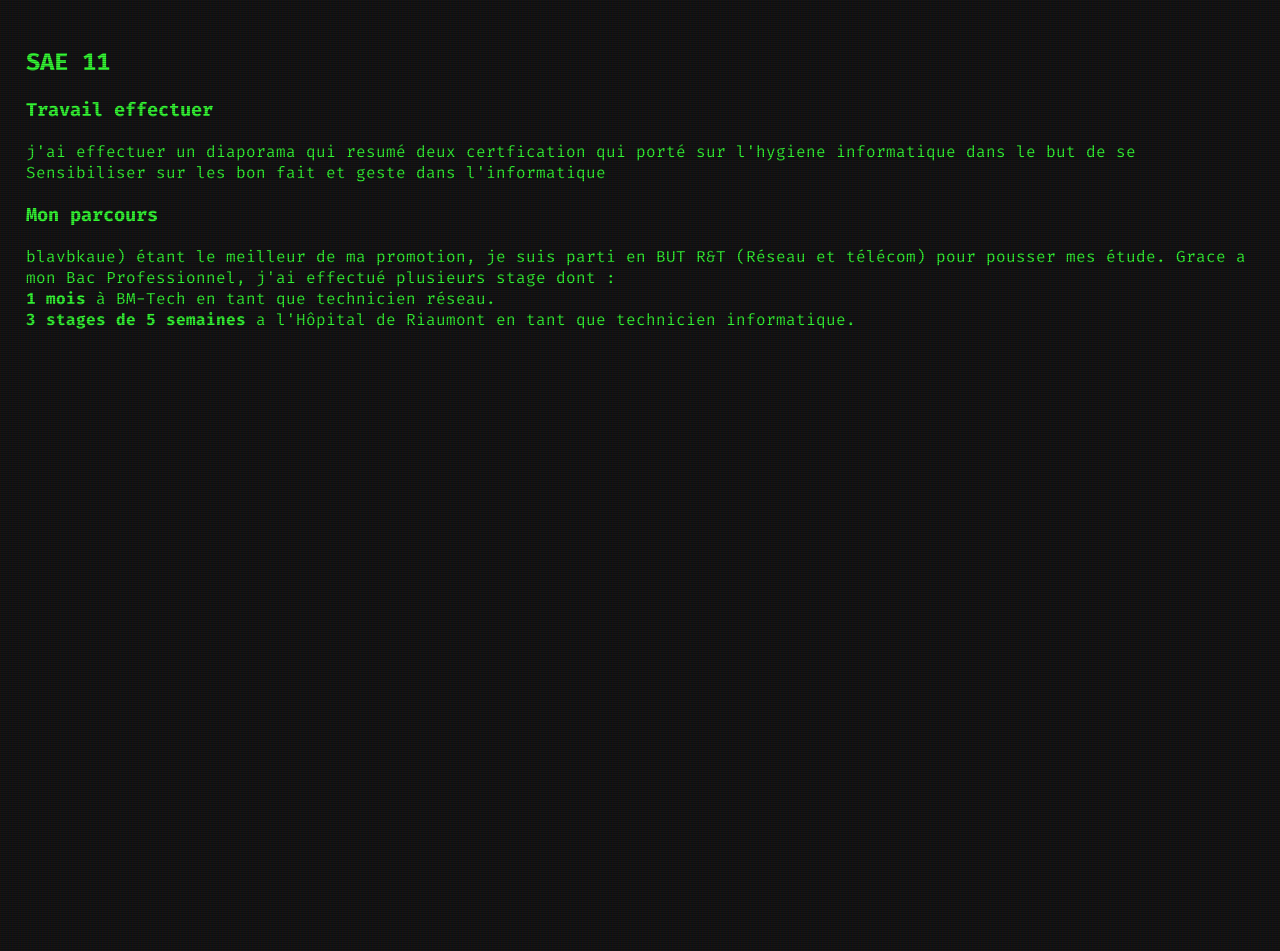
==== Templates/Admin/Admin1.html @ a4eb7cef "test" ====
<!DOCTYPE html>
<html lang="fr" class="no-js" >
<head>

    <!--- basic page needs
    ================================================== -->
    <meta charset="utf-8">
    <meta name="viewport" content="width=device-width, initial-scale=1">
    <title>Mathéo Crepieux</title>
    <!-- CSS
    ================================================== -->
    <link rel="stylesheet" href="/static/css/vendor.css">
    <link rel="stylesheet" href="/static/css/styles.css">



</head>

<body>
           <section id="SAE11" class="s-about target-section">

            <div class="row s-about__content">
                <div class="column xl-12">    
                    
                    <div class="section-header" data-num="01">
                        <h2 class="text-display-title">SAE 11</h2>
                    </div> <!-- end section-header -->
                    
                    <h3>Travail effectuer</h3>
                    <p class="attention-getter">
                        j'ai effectuer un diaporama qui resumé deux certfication qui porté sur l'hygiene informatique 
                        dans le but de se Sensibiliser sur les bon fait et geste dans l'informatique 
                    </p>
                    <h3>Mon parcours</h3>
                    <p class="attention-getter">
                       blavbkaue)
                        étant le meilleur de ma promotion, je suis parti en BUT R&T (Réseau et télécom) 
                        pour pousser mes étude. Grace a mon Bac Professionnel,
                        j'ai effectué plusieurs stage dont :<BR>
                    <strong>1  mois</strong> à BM-Tech en tant que technicien réseau. <br>
                    <strong>3 stages de 5 semaines</strong> a l'Hôpital de Riaumont en tant que technicien informatique.      
                    </p>
                </div> <!--end column -->
            </div> <!--end s-about__content -->
            
        </section> <!-- end s-about -->
---- static/css/styles.css ----
@import url('https://fonts.googleapis.com/css2?family=Fira+Code:wght@400;700&display=swap');

        :root {
            --bg-color: #121212;
            --terminal-bg: #1e1e1e;
            --text-main: #33ff33;
            --text-dim: #22aa22;
            --text-highlight: #00ffff;
            --text-warning: #ffaa00;
            --text-error: #ff3333;
            --font-family: 'Fira Code', 'Courier New', Courier, monospace;
        }

        body {
            background-color: var(--bg-color);
            color: var(--text-main);
            font-family: var(--font-family);
            margin: 0;
            padding: 2vw;
            min-height: 100vh;
            display: flex;
            justify-content: center;
            align-items: flex-start;
            position: relative;
        }

        /* CRT Scanline Effect */
        body::after {
            content: " ";
            display: block;
            position: absolute;
            top: 0;
            left: 0;
            bottom: 0;
            right: 0;
            background: linear-gradient(rgba(18, 16, 16, 0) 50%, rgba(0, 0, 0, 0.25) 50%), linear-gradient(90deg, rgba(255, 0, 0, 0.06), rgba(0, 255, 0, 0.02), rgba(0, 0, 255, 0.06));
            z-index: 999;
            background-size: 100% 2px, 3px 100%;
            pointer-events: none;
        }

        ::selection {
            background: var(--text-main);
            color: var(--bg-color);
        }

        a {
            color: var(--text-highlight);
            text-decoration: none;
            border-bottom: 1px dashed var(--text-highlight);
            transition: all 0.2s ease;
            position: relative;
            z-index: 1001; /* Above scanlines for clicking */
        }

        a:hover {
            color: var(--bg-color);
            background-color: var(--text-highlight);
        }

        .terminal-window {
            background-color: var(--terminal-bg);
            border: 1px solid #333;
            border-radius: 8px;
            box-shadow: 0 10px 30px rgba(0,0,0,0.8), 0 0 15px rgba(51, 255, 51, 0.1);
            width: 100%;
            max-width: 1000px;
            overflow: hidden;
            position: relative;
            z-index: 10;
        }

        .terminal-header {
            background-color: #2b2b2b;
            padding: 10px 15px;
            display: flex;
            align-items: center;
            border-bottom: 1px solid #111;
        }

        .terminal-buttons {
            display: flex;
            gap: 8px;
            margin-right: 20px;
        }

        .terminal-button {
            width: 12px;
            height: 12px;
            border-radius: 50%;
        }
        .btn-close { background-color: #ff5f56; }
        .btn-min { background-color: #ffbd2e; }
        .btn-max { background-color: #27c93f; }

        .terminal-title {
            color: #999;
            font-size: 0.9em;
            text-align: center;
            flex-grow: 1;
            font-family: sans-serif;
            margin-right: 50px; /* balance buttons */
        }

        .terminal-body {
            padding: 25px;
            max-height: 85vh;
            overflow-y: auto;
            scrollbar-width: thin;
            scrollbar-color: var(--text-dim) var(--terminal-bg);
            scroll-behavior: smooth;
        }
        
        .terminal-body::-webkit-scrollbar {
            width: 8px;
        }
        .terminal-body::-webkit-scrollbar-track {
            background: var(--terminal-bg);
        }
        .terminal-body::-webkit-scrollbar-thumb {
            background-color: var(--text-dim);
            border-radius: 4px;
        }

        .prompt {
            margin-bottom: 10px;
            margin-top: 20px;
            font-weight: bold;
        }

        .prompt .user { color: var(--text-main); }
        .prompt .at { color: #fff; }
        .prompt .host { color: var(--text-highlight); }
        .prompt .dir { color: var(--text-warning); }
        .prompt .char { color: #fff; margin-right: 10px; }

        .command {
            color: #fff;
            text-shadow: 0 0 5px rgba(255,255,255,0.3);
        }

        .output {
            margin-bottom: 30px;
            color: #ddd;
            line-height: 1.6;
        }

        .output h1, .output h2, .output h3 {
            color: var(--text-main);
            margin: 15px 0 10px 0;
            font-weight: normal;
        }
        .output h1 { font-size: 1.8em; text-shadow: 0 0 10px rgba(51, 255, 51, 0.5); }
        .output h2 { font-size: 1.4em; border-bottom: 1px dashed var(--text-dim); padding-bottom: 5px; display: inline-block;}
        .output h3 { font-size: 1.1em; color: var(--text-highlight); }

        .output strong {
            color: var(--text-warning);
        }

        .image-container img {
            max-width: 250px;
            border: 2px solid var(--text-dim);
            box-shadow: 5px 5px 0 var(--text-dim);
            margin: 15px 0;
            filter: hue-rotate(80deg);
            transition: filter 0.3s ease;
        }
        
        .image-container img:hover {
            filter: grayscale(0%);
        }

        .list {
            list-style-type: none;
            padding-left: 0;
        }
        .list li {
            position: relative;
            padding-left: 20px;
            margin-bottom: 8px;
        }
        .list li::before {
            content: ">";
            position: absolute;
            left: 0;
            color: var(--text-warning);
        }

        /* Directory styling equivalent for sections */
        .dir-item {
            display: flex;
            flex-direction: column;
            margin-bottom: 15px;
            border-left: 2px solid #333;
            padding-left: 15px;
            transition: border-color 0.3s ease;
        }
        .dir-item:hover {
            border-color: var(--text-highlight);
        }
        .dir-name {
            color: var(--text-highlight);
            font-weight: bold;
            font-size: 1.1em;
            margin-bottom: 5px;
        }
        .dir-name::before {
            content: "./";
            opacity: 0.5;
        }
        .dir-desc {
            color: #aaa;
        }

        /* Matrix Table for Competences */
        .matrix {
            display: grid;
            grid-template-columns: repeat(auto-fit, minmax(180px, 1fr));
            gap: 15px;
            margin-top: 20px;
        }
        .matrix-col {
            border: 1px solid #333;
            background: #1a1a1a;
        }
        .matrix-header {
            background: #2b2b2b;
            color: var(--text-warning);
            padding: 10px;
            text-align: center;
            font-weight: bold;
            border-bottom: 1px solid #333;
        }
        .matrix-item {
            padding: 10px;
            border-bottom: 1px dashed #333;
            font-size: 0.9em;
            display: block;
            color: #ccc;
            position: relative;
            z-index: 1001; /* Clickable above scanlines */
        }
        .matrix-item:last-child {
            border-bottom: none;
        }
        .matrix-item span {
            color: var(--text-error);
            font-size: 0.8em;
            display: block;
            margin-bottom: 3px;
        }
        .matrix-item:hover {
            background: #222;
        }

        .cursor {
            display: inline-block;
            width: 10px;
            height: 1.2em;
            background-color: var(--text-main);
            vertical-align: middle;
            animation: blink 1s step-end infinite;
            margin-left: 5px;
        }

        @keyframes blink {
            0%, 100% { opacity: 1; }
            50% { opacity: 0; }
        }

        /* Terminal intro animation */
        .line {
            opacity: 0;
            animation: fadeIn 0.1s forwards;
        }
        
        @keyframes fadeIn {
            to { opacity: 1; }
        }
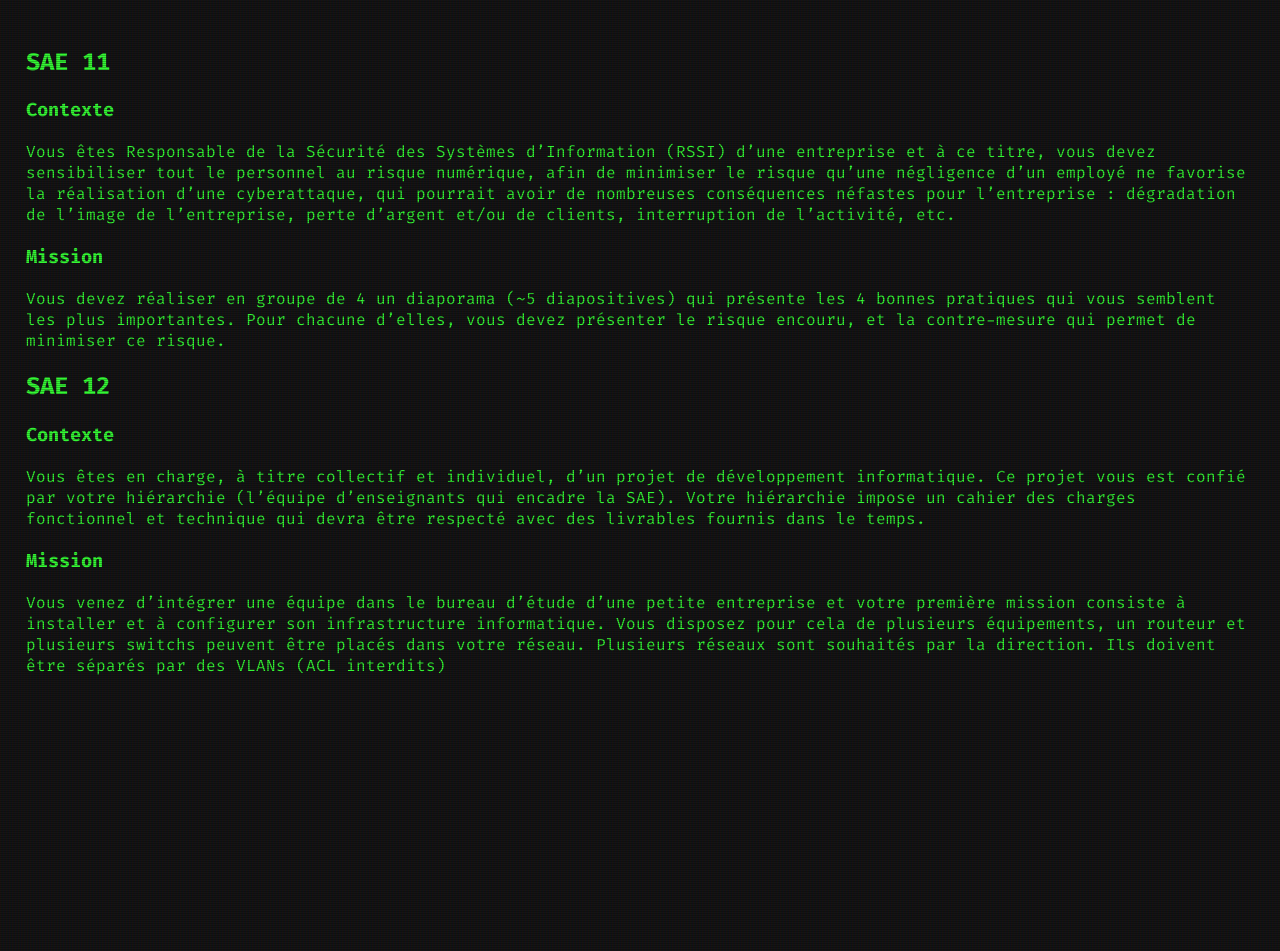
==== commit ee5517ad: "ajout de content dans Admin1" ====
--- a/Templates/Admin/Admin1.html
+++ b/Templates/Admin/Admin1.html
@@ -1,5 +1,6 @@
 <!DOCTYPE html>
-<html lang="fr" class="no-js" >
+<html lang="fr" class="no-js">
+
 <head>
 
     <!--- basic page needs
@@ -9,38 +10,70 @@
     <title>Mathéo Crepieux</title>
     <!-- CSS
     ================================================== -->
-    <link rel="stylesheet" href="/static/css/vendor.css">
-    <link rel="stylesheet" href="/static/css/styles.css">
+    <link rel="stylesheet" href="../../static/css/vendor.css">
+    <link rel="stylesheet" href="../../static/css/styles.css">
 
 
 
 </head>
 
 <body>
-           <section id="SAE11" class="s-about target-section">
+    <section id="Admin1" class="s-about target-section">
 
-            <div class="row s-about__content">
-                <div class="column xl-12">    
-                    
-                    <div class="section-header" data-num="01">
-                        <h2 class="text-display-title">SAE 11</h2>
-                    </div> <!-- end section-header -->
-                    
-                    <h3>Travail effectuer</h3>
-                    <p class="attention-getter">
-                        j'ai effectuer un diaporama qui resumé deux certfication qui porté sur l'hygiene informatique 
-                        dans le but de se Sensibiliser sur les bon fait et geste dans l'informatique 
-                    </p>
-                    <h3>Mon parcours</h3>
-                    <p class="attention-getter">
-                       blavbkaue)
-                        étant le meilleur de ma promotion, je suis parti en BUT R&T (Réseau et télécom) 
-                        pour pousser mes étude. Grace a mon Bac Professionnel,
-                        j'ai effectué plusieurs stage dont :<BR>
-                    <strong>1  mois</strong> à BM-Tech en tant que technicien réseau. <br>
-                    <strong>3 stages de 5 semaines</strong> a l'Hôpital de Riaumont en tant que technicien informatique.      
-                    </p>
-                </div> <!--end column -->
-            </div> <!--end s-about__content -->
-            
-        </section> <!-- end s-about -->   
+        <div class="row s-about__content">
+            <div class="column xl-12">
+
+                <div class="section-header" data-num="01">
+                    <h2 class="text-display-title">SAE 11</h2>
+                </div> <!-- end section-header -->
+
+                <h3>Contexte</h3>
+                <p class="attention-getter">
+                    Vous êtes Responsable de la Sécurité des Systèmes d’Information (RSSI) d’une entreprise et à ce
+                    titre,
+                    vous devez sensibiliser tout le personnel au risque numérique,
+                    afin de minimiser le risque qu’une négligence d’un employé ne favorise la réalisation d’une
+                    cyberattaque,
+                    qui pourrait avoir de nombreuses conséquences néfastes pour l’entreprise :
+                    dégradation de l’image de l’entreprise, perte d’argent et/ou de clients, interruption de l’activité,
+                    etc.
+                </p>
+
+                <h3>Mission</h3>
+                <p class="attention-getter">
+                    Vous devez réaliser en groupe de 4 un diaporama (~5 diapositives) qui présente les 4 bonnes
+                    pratiques qui vous semblent les plus importantes. Pour chacune d’elles, vous devez présenter le
+                    risque encouru, et la contre-mesure qui permet de minimiser ce risque.
+
+                </p>
+
+                <div class="section-header" data-num="01">
+                    <h2 class="text-display-title">SAE 12</h2>
+                </div>
+
+                <h3>Contexte</h3>
+                <p class="attention-getter">
+                    Vous êtes en charge, à titre collectif et individuel, d’un projet de développement informatique.
+
+                    Ce projet vous est confié par votre hiérarchie (l’équipe d’enseignants qui encadre la SAE).
+
+                    Votre hiérarchie impose un cahier des charges fonctionnel et technique qui devra être respecté avec
+                    des livrables fournis dans le temps.
+                </p>
+
+                <h3>Mission</h3>
+                <p class="attention-getter">
+                    Vous venez d’intégrer une équipe dans le bureau d’étude d’une petite entreprise et votre première
+                    mission consiste à installer et à configurer son infrastructure informatique. Vous disposez pour
+                    cela de plusieurs équipements, un routeur et plusieurs switchs peuvent être placés dans votre
+                    réseau.
+
+                    Plusieurs réseaux sont souhaités par la direction. Ils doivent être séparés par des VLANs (ACL
+                    interdits)
+                </p>
+
+
+            </div> <!--end column -->
+        </div> <!--end s-about__content -->
+
+    </section> <!-- end s-about -->
--- a/static/css/styles.css
+++ b/static/css/styles.css
@@ -163,8 +163,9 @@
             border: 2px solid var(--text-dim);
             box-shadow: 5px 5px 0 var(--text-dim);
             margin: 15px 0;
-            filter: hue-rotate(80deg);
+            filter: rotate(80deg);
             transition: filter 0.3s ease;
+            z-index: 1001;
         }
         
         .image-container img:hover {
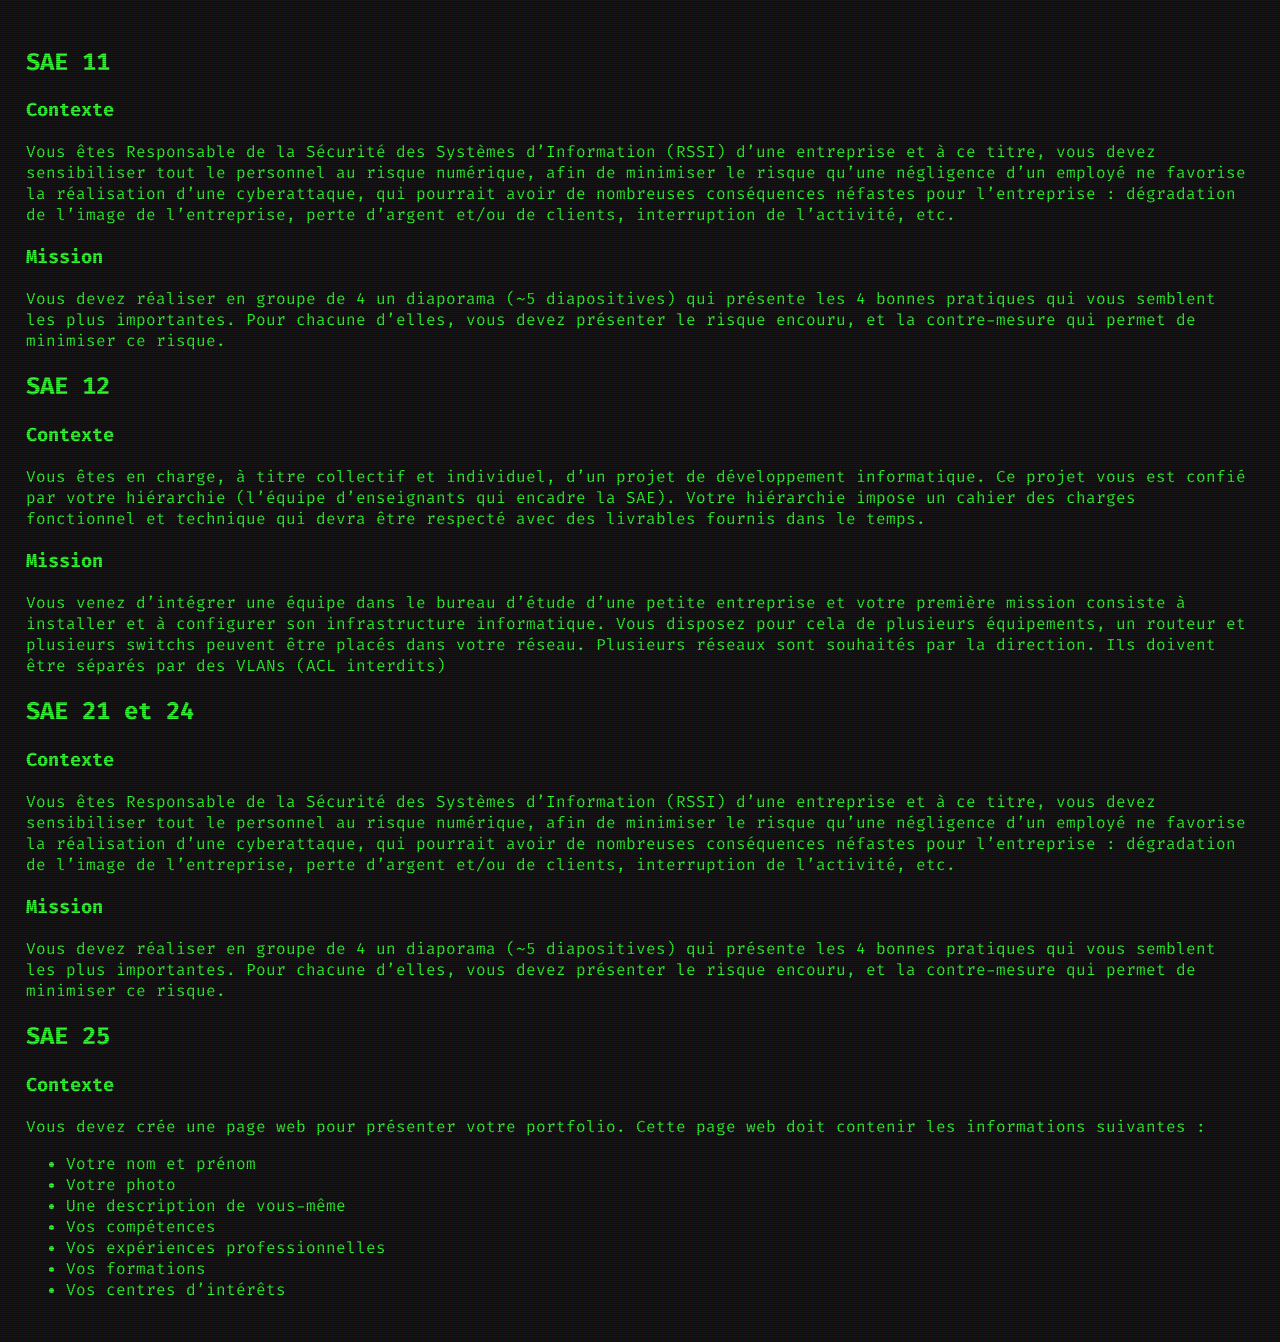
==== commit a9bb0cc8: "correction de admin 1 et création de admin 2 et 3" ====
--- a/Templates/Admin/Admin1.html
+++ b/Templates/Admin/Admin1.html
@@ -71,7 +71,46 @@
                     Plusieurs réseaux sont souhaités par la direction. Ils doivent être séparés par des VLANs (ACL
                     interdits)
                 </p>
+                <div class="section-header" data-num="01">
+                    <h2 class="text-display-title">SAE 21 et 24</h2>
+                </div>
+                <h3>Contexte</h3>
+                <p class="attention-getter">
+                    Vous êtes Responsable de la Sécurité des Systèmes d’Information (RSSI) d’une entreprise et à ce
+                    titre,
+                    vous devez sensibiliser tout le personnel au risque numérique,
+                    afin de minimiser le risque qu’une négligence d’un employé ne favorise la réalisation d’une
+                    cyberattaque,
+                    qui pourrait avoir de nombreuses conséquences néfastes pour l’entreprise :
+                    dégradation de l’image de l’entreprise, perte d’argent et/ou de clients, interruption de l’activité,
+                    etc.
+                </p>
 
+                <h3>Mission</h3>
+                <p class="attention-getter">
+                    Vous devez réaliser en groupe de 4 un diaporama (~5 diapositives) qui présente les 4 bonnes
+                    pratiques qui vous semblent les plus importantes. Pour chacune d’elles, vous devez présenter le
+                    risque encouru, et la contre-mesure qui permet de minimiser ce risque.
+
+                </p>
+
+                <div class="section-header" data-num="01">
+                    <h2 class="text-display-title">SAE 25</h2>
+                </div>
+
+                <h3>Contexte</h3>
+                <p class="attention-getter">
+                    Vous  devez crée une page web pour présenter votre portfolio.
+                    Cette page web doit contenir les informations suivantes :
+                    <ul>
+                        <li>Votre nom et prénom</li>
+                        <li>Votre photo</li>
+                        <li>Une description de vous-même</li>
+                        <li>Vos compétences</li>
+                        <li>Vos expériences professionnelles</li>
+                        <li>Vos formations</li>
+                        <li>Vos centres d’intérêts</li>
+                </p>
 
             </div> <!--end column -->
         </div> <!--end s-about__content -->
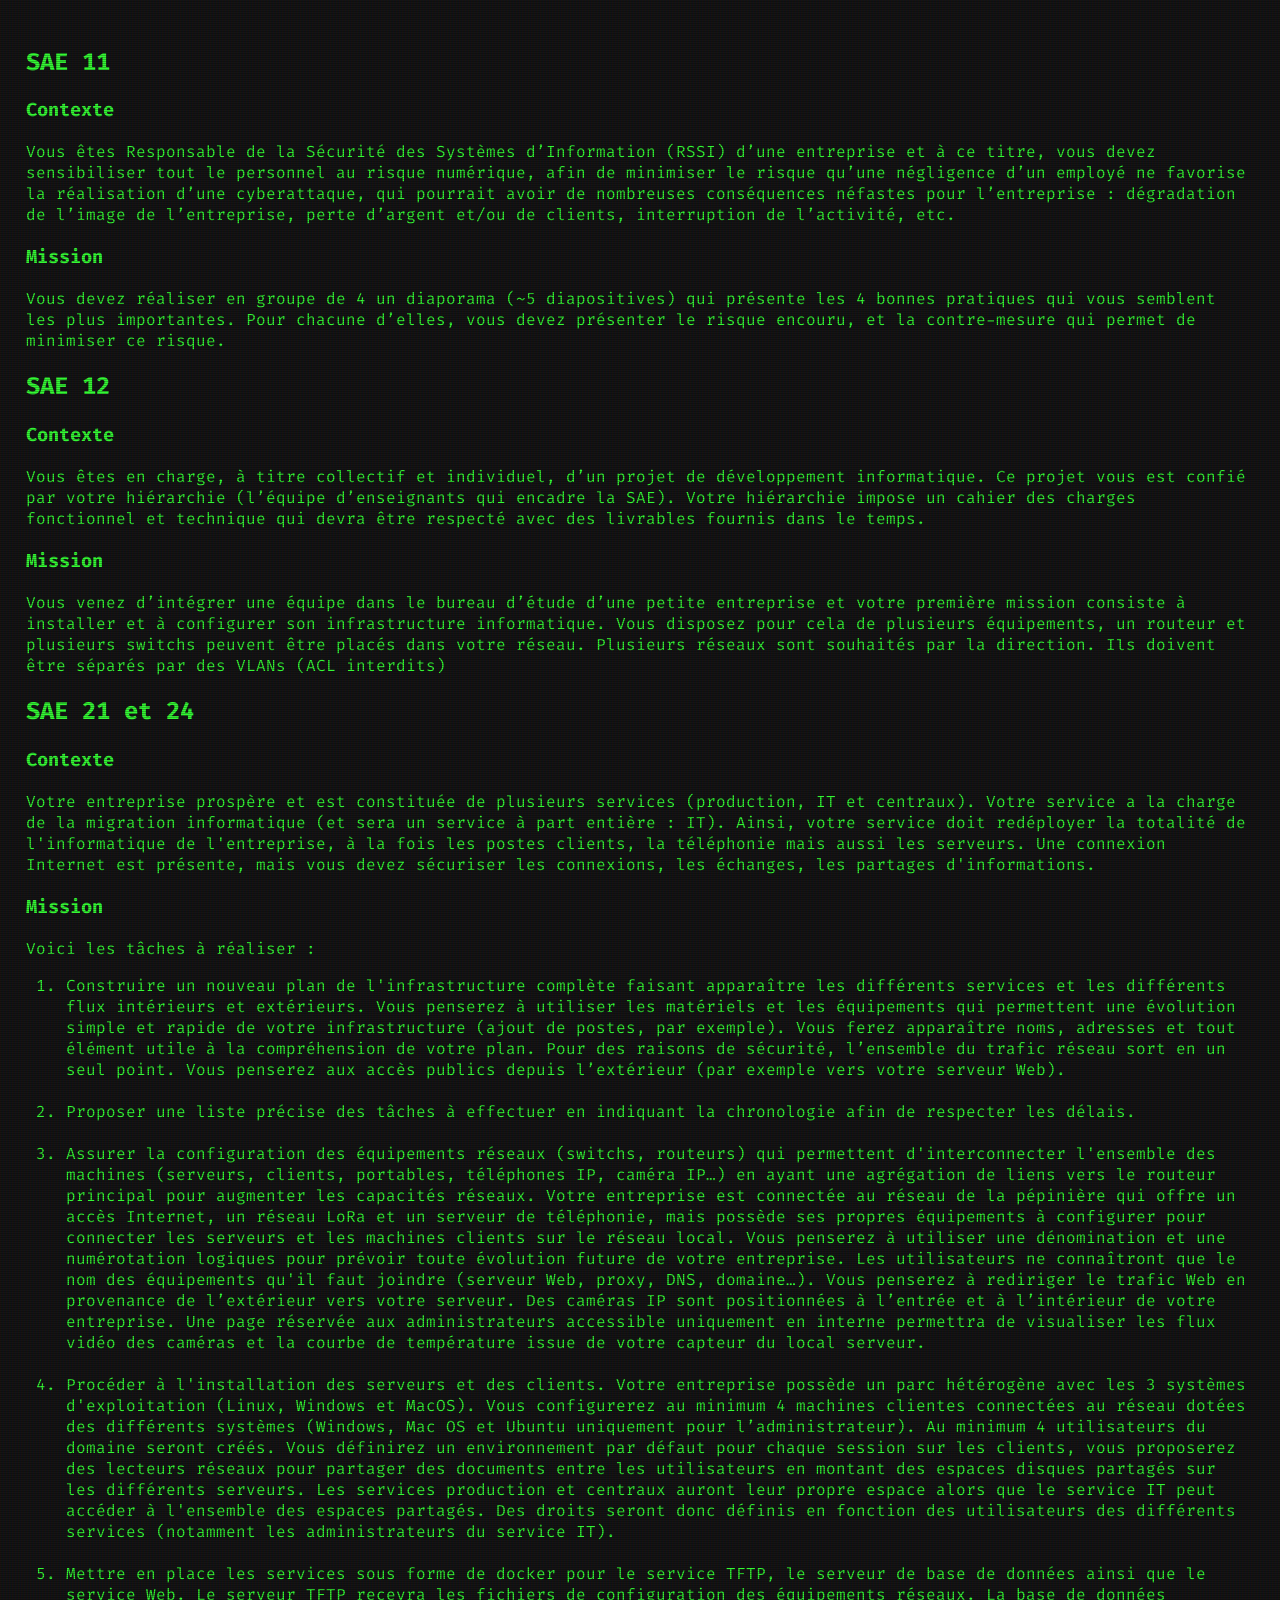
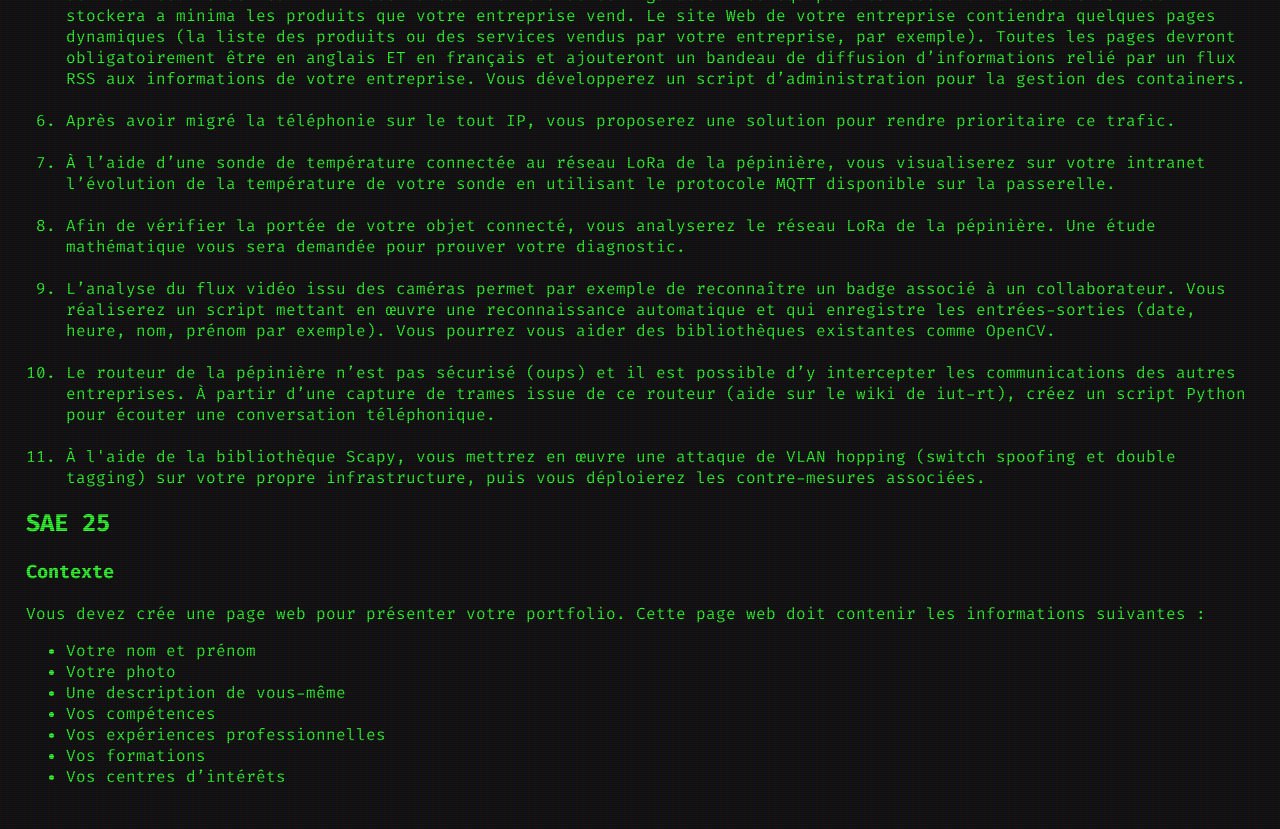
==== commit 461d7c6d: "finalisation du projet SAE 21 et 24 dans Admin1" ====
--- a/Templates/Admin/Admin1.html
+++ b/Templates/Admin/Admin1.html
@@ -76,23 +76,39 @@
                 </div>
                 <h3>Contexte</h3>
                 <p class="attention-getter">
-                    Vous êtes Responsable de la Sécurité des Systèmes d’Information (RSSI) d’une entreprise et à ce
-                    titre,
-                    vous devez sensibiliser tout le personnel au risque numérique,
-                    afin de minimiser le risque qu’une négligence d’un employé ne favorise la réalisation d’une
-                    cyberattaque,
-                    qui pourrait avoir de nombreuses conséquences néfastes pour l’entreprise :
-                    dégradation de l’image de l’entreprise, perte d’argent et/ou de clients, interruption de l’activité,
-                    etc.
+                    Votre entreprise prospère et est constituée de plusieurs services (production, IT et centraux).
+                    Votre service a
+                    la charge de la migration informatique (et sera un service à part entière : IT). Ainsi, votre
+                    service doit redéployer la totalité de l'informatique de l'entreprise, à la fois les postes clients,
+                    la téléphonie mais aussi les serveurs. Une connexion Internet est présente, mais vous devez
+                    sécuriser les connexions, les échanges, les partages d'informations.
                 </p>
 
                 <h3>Mission</h3>
-                <p class="attention-getter">
-                    Vous devez réaliser en groupe de 4 un diaporama (~5 diapositives) qui présente les 4 bonnes
-                    pratiques qui vous semblent les plus importantes. Pour chacune d’elles, vous devez présenter le
-                    risque encouru, et la contre-mesure qui permet de minimiser ce risque.
-
-                </p>
+                <p class="attention-getter">Voici les tâches à réaliser :</p>
+                <ol class="attention-getter">
+                    <li>Construire un nouveau plan de l'infrastructure complète faisant apparaître les différents services et les différents flux intérieurs et extérieurs. Vous penserez à utiliser les matériels et les équipements qui permettent une évolution simple et rapide de votre infrastructure (ajout de postes, par exemple). Vous ferez apparaître noms, adresses et tout élément utile à la compréhension de votre plan. Pour des raisons de sécurité, l’ensemble du trafic réseau sort en un seul point. Vous penserez aux accès publics depuis l’extérieur (par exemple vers votre serveur Web).</li>
+                    <br>
+                    <li>Proposer une liste précise des tâches à effectuer en indiquant la chronologie afin de respecter les délais.</li>
+                    <br>
+                    <li>Assurer la configuration des équipements réseaux (switchs, routeurs) qui permettent d'interconnecter l'ensemble des machines (serveurs, clients, portables, téléphones IP, caméra IP…) en ayant une agrégation de liens vers le routeur principal pour augmenter les capacités réseaux. Votre entreprise est connectée au réseau de la pépinière qui offre un accès Internet, un réseau LoRa et un serveur de téléphonie, mais possède ses propres équipements à configurer pour connecter les serveurs et les machines clients sur le réseau local. Vous penserez à utiliser une dénomination et une numérotation logiques pour prévoir toute évolution future de votre entreprise. Les utilisateurs ne connaîtront que le nom des équipements qu'il faut joindre (serveur Web, proxy, DNS, domaine…). Vous penserez à rediriger le trafic Web en provenance de l’extérieur vers votre serveur. Des caméras IP sont positionnées à l’entrée et à l’intérieur de votre entreprise. Une page réservée aux administrateurs accessible uniquement en interne permettra de visualiser les flux vidéo des caméras et la courbe de température issue de votre capteur du local serveur.</li>
+                    <br>
+                    <li>Procéder à l'installation des serveurs et des clients. Votre entreprise possède un parc hétérogène avec les 3 systèmes d'exploitation (Linux, Windows et MacOS). Vous configurerez au minimum 4 machines clientes connectées au réseau dotées des différents systèmes (Windows, Mac OS et Ubuntu uniquement pour l’administrateur). Au minimum 4 utilisateurs du domaine seront créés. Vous définirez un environnement par défaut pour chaque session sur les clients, vous proposerez des lecteurs réseaux pour partager des documents entre les utilisateurs en montant des espaces disques partagés sur les différents serveurs. Les services production et centraux auront leur propre espace alors que le service IT peut accéder à l'ensemble des espaces partagés. Des droits seront donc définis en fonction des utilisateurs des différents services (notamment les administrateurs du service IT).</li>
+                    <br>
+                    <li>Mettre en place les services sous forme de docker pour le service TFTP, le serveur de base de données ainsi que le service Web. Le serveur TFTP recevra les fichiers de configuration des équipements réseaux. La base de données stockera a minima les produits que votre entreprise vend. Le site Web de votre entreprise contiendra quelques pages dynamiques (la liste des produits ou des services vendus par votre entreprise, par exemple). Toutes les pages devront obligatoirement être en anglais ET en français et ajouteront un bandeau de diffusion d’informations relié par un flux RSS aux informations de votre entreprise. Vous développerez un script d’administration pour la gestion des containers.</li>
+                    <br>
+                    <li>Après avoir migré la téléphonie sur le tout IP, vous proposerez une solution pour rendre prioritaire ce trafic.</li>
+                    <br>
+                    <li>À l’aide d’une sonde de température connectée au réseau LoRa de la pépinière, vous visualiserez sur votre intranet l’évolution de la température de votre sonde en utilisant le protocole MQTT disponible sur la passerelle.</li>
+                    <br>
+                    <li>Afin de vérifier la portée de votre objet connecté, vous analyserez le réseau LoRa de la pépinière. Une étude mathématique vous sera demandée pour prouver votre diagnostic.</li>
+                    <br>
+                    <li>L’analyse du flux vidéo issu des caméras permet par exemple de reconnaître un badge associé à un collaborateur. Vous réaliserez un script mettant en œuvre une reconnaissance automatique et qui enregistre les entrées-sorties (date, heure, nom, prénom par exemple). Vous pourrez vous aider des bibliothèques existantes comme OpenCV.</li>
+                    <br>
+                    <li>Le routeur de la pépinière n’est pas sécurisé (oups) et il est possible d’y intercepter les communications des autres entreprises. À partir d’une capture de trames issue de ce routeur (aide sur le wiki de iut-rt), créez un script Python pour écouter une conversation téléphonique.</li>
+                    <br>
+                    <li>À l'aide de la bibliothèque Scapy, vous mettrez en œuvre une attaque de VLAN hopping (switch spoofing et double tagging) sur votre propre infrastructure, puis vous déploierez les contre-mesures associées.</li>
+                </ol>
 
                 <div class="section-header" data-num="01">
                     <h2 class="text-display-title">SAE 25</h2>
@@ -100,17 +116,18 @@
 
                 <h3>Contexte</h3>
                 <p class="attention-getter">
-                    Vous  devez crée une page web pour présenter votre portfolio.
+                    Vous devez crée une page web pour présenter votre portfolio.
                     Cette page web doit contenir les informations suivantes :
-                    <ul>
-                        <li>Votre nom et prénom</li>
-                        <li>Votre photo</li>
-                        <li>Une description de vous-même</li>
-                        <li>Vos compétences</li>
-                        <li>Vos expériences professionnelles</li>
-                        <li>Vos formations</li>
-                        <li>Vos centres d’intérêts</li>
                 </p>
+                <ul>
+                    <li>Votre nom et prénom</li>
+                    <li>Votre photo</li>
+                    <li>Une description de vous-même</li>
+                    <li>Vos compétences</li>
+                    <li>Vos expériences professionnelles</li>
+                    <li>Vos formations</li>
+                    <li>Vos centres d’intérêts</li>
+                </ul>
 
             </div> <!--end column -->
         </div> <!--end s-about__content -->
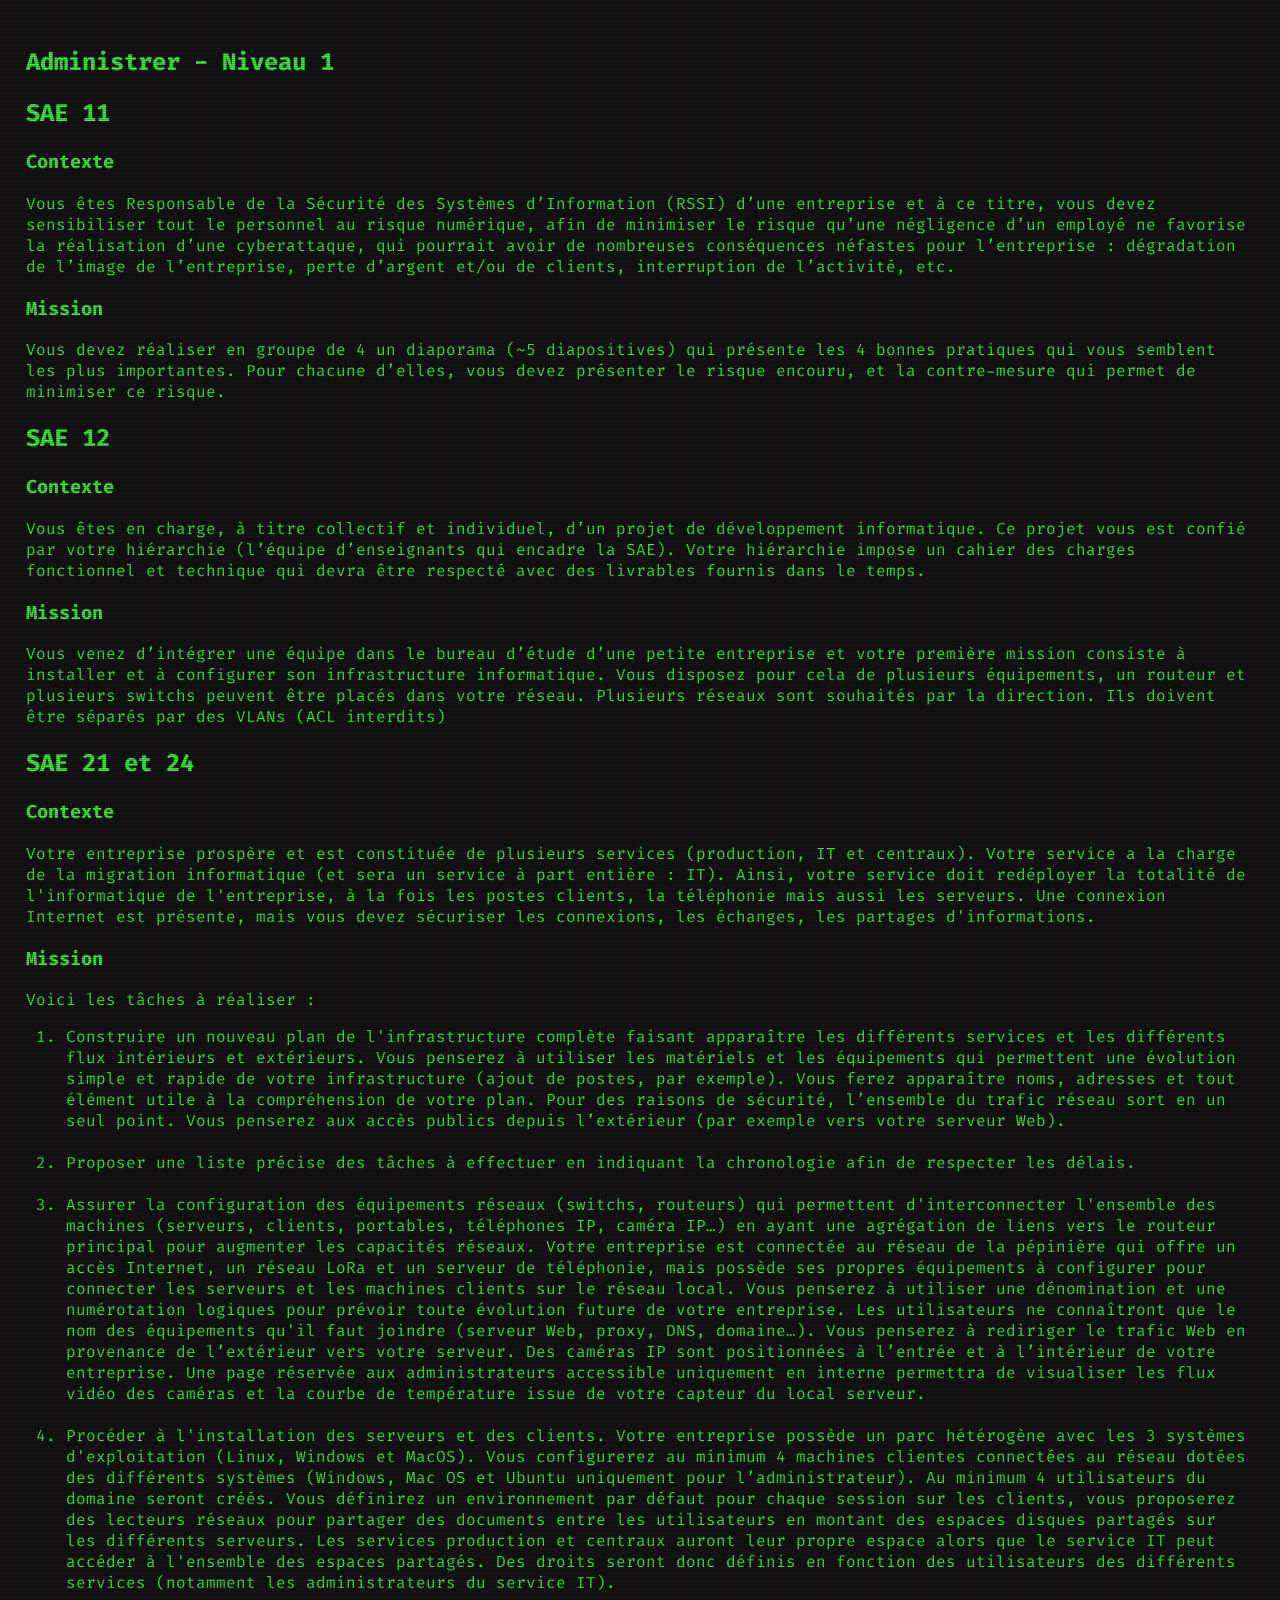
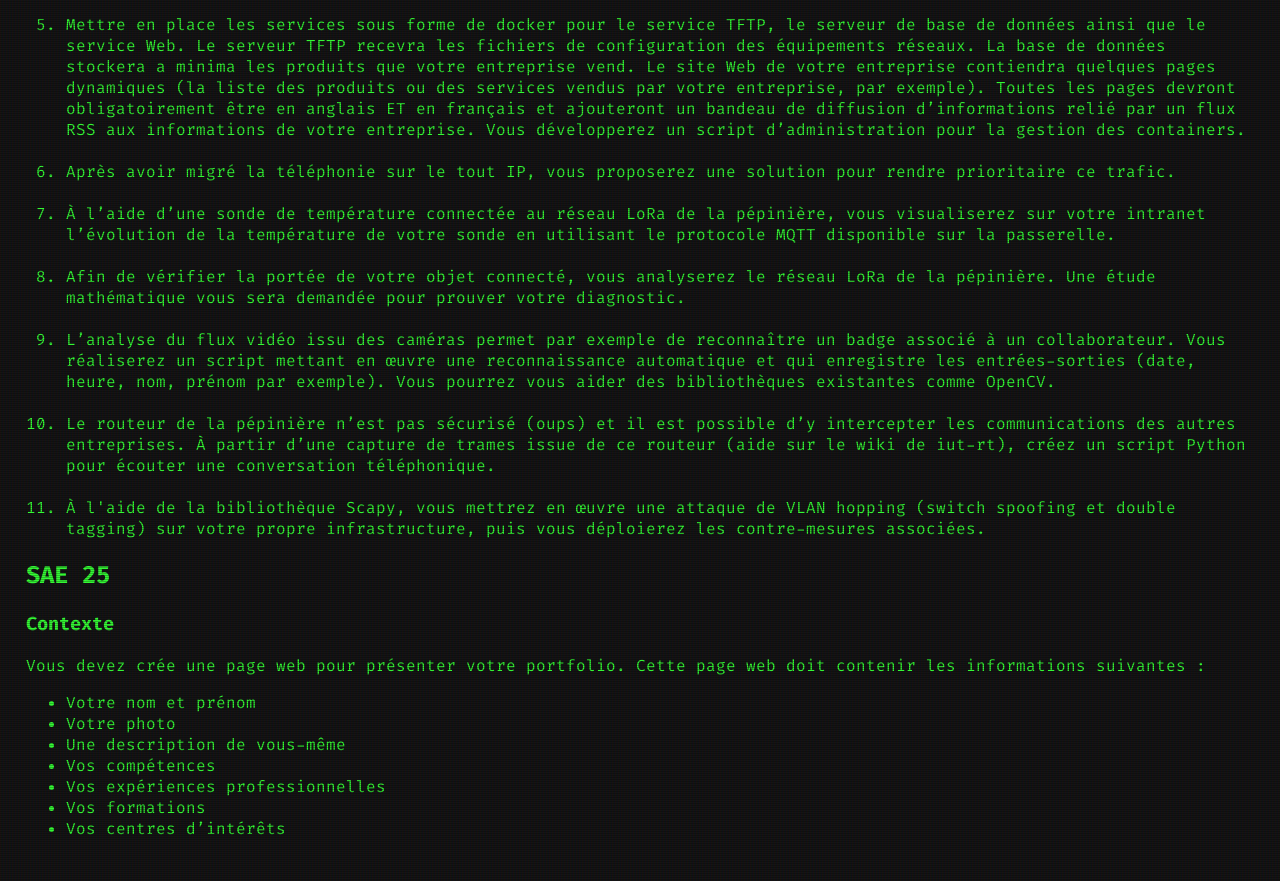
==== commit 6f3ce5b7: "ajout des titre sur toute les page changement des id sur toute les page pour le menu de navigation e" ====
--- a/Templates/Admin/Admin1.html
+++ b/Templates/Admin/Admin1.html
@@ -22,7 +22,9 @@
 
         <div class="row s-about__content">
             <div class="column xl-12">
-
+                <div class="section-header" data-num="01">
+                    <h1 class="text-display-title">Administrer - Niveau 1</h1>
+                </div> <!-- end section-header -->
                 <div class="section-header" data-num="01">
                     <h2 class="text-display-title">SAE 11</h2>
                 </div> <!-- end section-header -->
